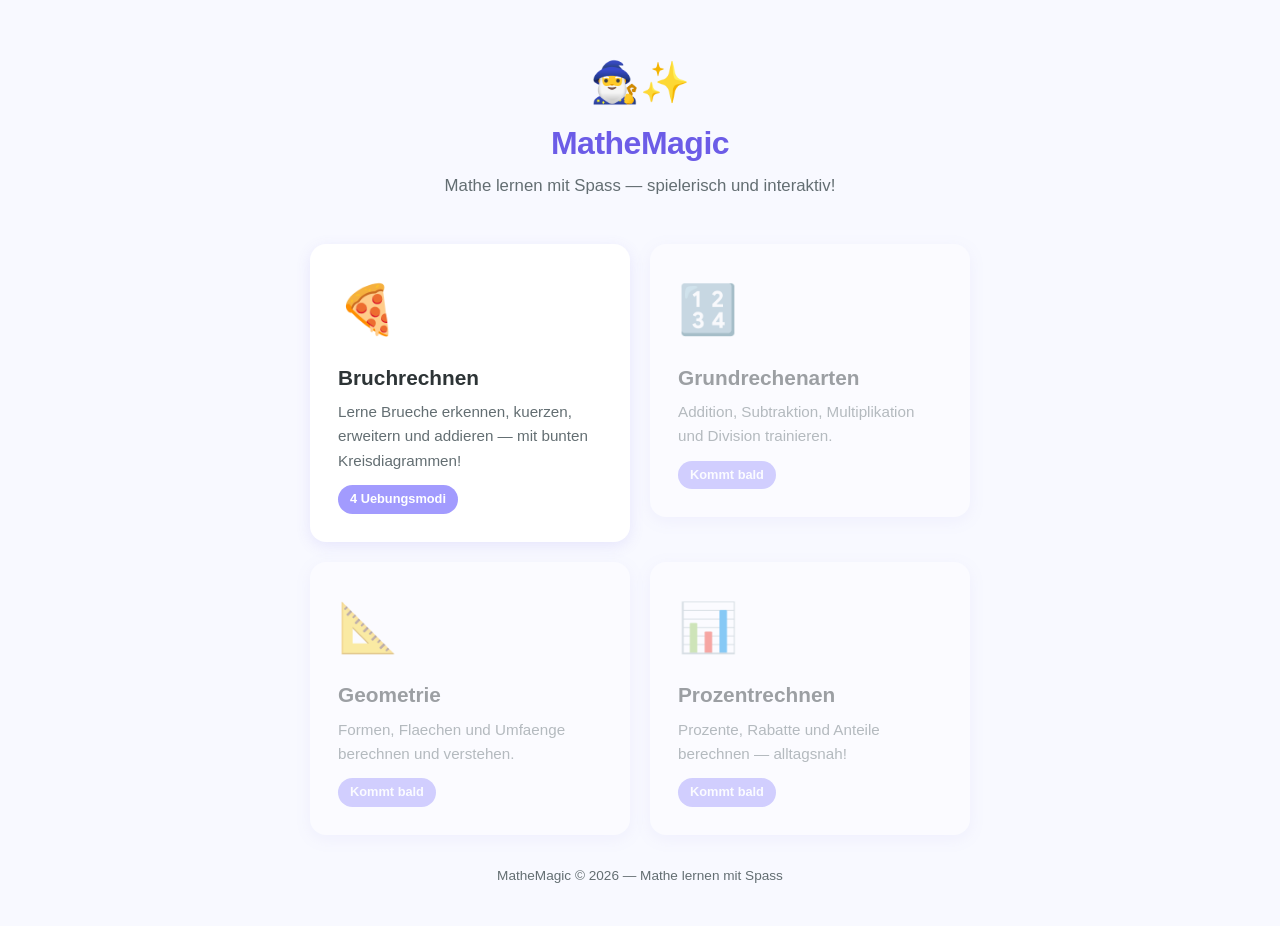
==== index.html @ aa041bd4 "Initial commit: MatheMagic — interaktive Bruch-Übungen für Kinder Startseite mit Themen-Hub + Bruchr" ====
<!DOCTYPE html>
<html lang="de">
<head>
    <meta charset="UTF-8">
    <meta name="viewport" content="width=device-width, initial-scale=1.0">
    <title>MatheMagic — Mathe lernen mit Spass</title>
    <link rel="icon" href="assets/favicon.svg" type="image/svg+xml">
    <link rel="stylesheet" href="css/style.css">
</head>
<body>
    <div class="container">
        <header class="header">
            <div class="header-logo">🧙‍♂️✨</div>
            <h1 class="header-title">MatheMagic</h1>
            <p class="header-subtitle">Mathe lernen mit Spass — spielerisch und interaktiv!</p>
        </header>

        <main>
            <div class="topics-grid">
                <a href="brueche.html" class="card-link">
                    <div class="card">
                        <div class="card-icon">🍕</div>
                        <h2 class="card-title">Bruchrechnen</h2>
                        <p class="card-desc">Lerne Brueche erkennen, kuerzen, erweitern und addieren — mit bunten Kreisdiagrammen!</p>
                        <span class="card-badge">4 Uebungsmodi</span>
                    </div>
                </a>

                <div class="card-link topic-card-disabled">
                    <div class="card">
                        <div class="card-icon">🔢</div>
                        <h2 class="card-title">Grundrechenarten</h2>
                        <p class="card-desc">Addition, Subtraktion, Multiplikation und Division trainieren.</p>
                        <span class="card-badge">Kommt bald</span>
                    </div>
                </div>

                <div class="card-link topic-card-disabled">
                    <div class="card">
                        <div class="card-icon">📐</div>
                        <h2 class="card-title">Geometrie</h2>
                        <p class="card-desc">Formen, Flaechen und Umfaenge berechnen und verstehen.</p>
                        <span class="card-badge">Kommt bald</span>
                    </div>
                </div>

                <div class="card-link topic-card-disabled">
                    <div class="card">
                        <div class="card-icon">📊</div>
                        <h2 class="card-title">Prozentrechnen</h2>
                        <p class="card-desc">Prozente, Rabatte und Anteile berechnen — alltagsnah!</p>
                        <span class="card-badge">Kommt bald</span>
                    </div>
                </div>
            </div>
        </main>

        <footer class="footer">
            MatheMagic &copy; 2026 — Mathe lernen mit Spass
        </footer>
    </div>
</body>
</html>
---- css/style.css ----
/* ========================================
   MatheMagic — Globale Styles
   ======================================== */

:root {
    --primary: #6C5CE7;
    --primary-light: #a29bfe;
    --primary-dark: #5541d9;
    --success: #00B894;
    --success-light: #55efc4;
    --error: #FF6B6B;
    --error-light: #ff9f9f;
    --star: #FDCB6E;
    --star-light: #ffeaa7;
    --bg: #f8f9ff;
    --surface: #ffffff;
    --text: #2d3436;
    --text-light: #636e72;
    --border: #dfe6e9;
    --radius: 16px;
    --radius-sm: 10px;
    --shadow: 0 4px 15px rgba(108, 92, 231, 0.12);
    --shadow-lg: 0 8px 30px rgba(108, 92, 231, 0.18);
}

* {
    margin: 0;
    padding: 0;
    box-sizing: border-box;
}

body {
    font-family: -apple-system, BlinkMacSystemFont, "Segoe UI", Roboto, Helvetica, Arial, sans-serif;
    background: var(--bg);
    color: var(--text);
    min-height: 100vh;
    line-height: 1.6;
}

/* ========================================
   Layout
   ======================================== */

.container {
    max-width: 700px;
    margin: 0 auto;
    padding: 20px;
}

/* ========================================
   Header / Nav
   ======================================== */

.header {
    text-align: center;
    padding: 30px 0 20px;
}

.header-logo {
    font-size: 2.5rem;
    margin-bottom: 4px;
}

.header-title {
    font-size: 2rem;
    font-weight: 800;
    color: var(--primary);
    letter-spacing: -0.5px;
}

.header-subtitle {
    color: var(--text-light);
    font-size: 1.05rem;
    margin-top: 4px;
}

.nav {
    display: flex;
    align-items: center;
    justify-content: space-between;
    padding: 16px 0;
    margin-bottom: 10px;
}

.nav-back {
    display: flex;
    align-items: center;
    gap: 6px;
    text-decoration: none;
    color: var(--primary);
    font-weight: 600;
    font-size: 0.95rem;
    transition: opacity 0.2s;
}

.nav-back:hover {
    opacity: 0.7;
}

.nav-title {
    font-size: 1.4rem;
    font-weight: 700;
    color: var(--primary);
}

.nav-score {
    display: flex;
    align-items: center;
    gap: 12px;
    font-weight: 600;
    font-size: 0.95rem;
}

.score-points {
    color: var(--primary);
}

.score-streak {
    color: var(--error);
}

.score-stars {
    color: var(--star);
}

/* ========================================
   Cards
   ======================================== */

.card {
    background: var(--surface);
    border-radius: var(--radius);
    padding: 28px;
    box-shadow: var(--shadow);
    transition: transform 0.2s, box-shadow 0.2s;
}

.card-link {
    text-decoration: none;
    color: inherit;
    display: block;
}

.card-link .card:hover {
    transform: translateY(-4px);
    box-shadow: var(--shadow-lg);
}

.card-icon {
    font-size: 3rem;
    margin-bottom: 12px;
}

.card-title {
    font-size: 1.3rem;
    font-weight: 700;
    margin-bottom: 6px;
    color: var(--text);
}

.card-desc {
    color: var(--text-light);
    font-size: 0.95rem;
}

.card-badge {
    display: inline-block;
    margin-top: 12px;
    padding: 4px 12px;
    background: var(--primary-light);
    color: white;
    border-radius: 20px;
    font-size: 0.8rem;
    font-weight: 600;
}

.topics-grid {
    display: grid;
    grid-template-columns: repeat(auto-fill, minmax(280px, 1fr));
    gap: 20px;
    margin-top: 24px;
}

.topic-card-disabled {
    opacity: 0.45;
    pointer-events: none;
}

/* ========================================
   Tabs
   ======================================== */

.tabs {
    display: flex;
    gap: 6px;
    margin-bottom: 20px;
    flex-wrap: wrap;
}

.tab {
    flex: 1;
    min-width: 0;
    padding: 10px 8px;
    border: 2px solid var(--border);
    border-radius: var(--radius-sm);
    background: var(--surface);
    color: var(--text-light);
    font-weight: 600;
    font-size: 0.85rem;
    cursor: pointer;
    transition: all 0.2s;
    text-align: center;
    white-space: nowrap;
    overflow: hidden;
    text-overflow: ellipsis;
}

.tab:hover {
    border-color: var(--primary-light);
    color: var(--primary);
}

.tab.active {
    background: var(--primary);
    color: white;
    border-color: var(--primary);
}

.tab:disabled {
    opacity: 0.4;
    cursor: not-allowed;
}

/* ========================================
   Schwierigkeitsgrad
   ======================================== */

.difficulty-bar {
    display: flex;
    align-items: center;
    gap: 10px;
    margin-bottom: 20px;
}

.difficulty-label {
    font-weight: 600;
    font-size: 0.9rem;
    color: var(--text-light);
    white-space: nowrap;
}

.difficulty-select {
    padding: 8px 14px;
    border: 2px solid var(--border);
    border-radius: var(--radius-sm);
    font-size: 0.9rem;
    font-weight: 600;
    color: var(--text);
    background: var(--surface);
    cursor: pointer;
    transition: border-color 0.2s;
}

.difficulty-select:focus {
    outline: none;
    border-color: var(--primary);
}

/* ========================================
   Aufgabenbereich
   ======================================== */

.task-area {
    text-align: center;
    padding: 20px 0;
}

.task-instruction {
    font-size: 1.05rem;
    color: var(--text-light);
    margin-bottom: 20px;
    min-height: 1.6em;
}

.svg-container {
    margin: 0 auto 24px;
    width: 180px;
    height: 180px;
}

.svg-container svg {
    width: 100%;
    height: 100%;
}

.task-fraction-display {
    display: flex;
    align-items: center;
    justify-content: center;
    gap: 16px;
    margin-bottom: 24px;
    flex-wrap: wrap;
}

/* ========================================
   Bruch-Darstellung
   ======================================== */

.fraction {
    display: inline-flex;
    flex-direction: column;
    align-items: center;
    gap: 2px;
    font-size: 1.8rem;
    font-weight: 700;
    color: var(--text);
}

.fraction-num,
.fraction-den {
    line-height: 1.2;
    min-width: 40px;
    text-align: center;
}

.fraction-line {
    width: 100%;
    min-width: 40px;
    height: 3px;
    background: var(--text);
    border-radius: 2px;
}

.fraction-operator {
    font-size: 1.8rem;
    font-weight: 700;
    color: var(--text-light);
    align-self: center;
}

.fraction-equals {
    font-size: 1.8rem;
    font-weight: 700;
    color: var(--primary);
    align-self: center;
}

/* ========================================
   Bruch-Eingabe
   ======================================== */

.fraction-input {
    display: inline-flex;
    flex-direction: column;
    align-items: center;
    gap: 2px;
}

.fraction-input input {
    width: 70px;
    padding: 8px;
    text-align: center;
    font-size: 1.5rem;
    font-weight: 700;
    border: 2px solid var(--border);
    border-radius: var(--radius-sm);
    color: var(--text);
    background: var(--surface);
    transition: border-color 0.2s, box-shadow 0.2s;
    -moz-appearance: textfield;
}

.fraction-input input::-webkit-outer-spin-button,
.fraction-input input::-webkit-inner-spin-button {
    -webkit-appearance: none;
    margin: 0;
}

.fraction-input input:focus {
    outline: none;
    border-color: var(--primary);
    box-shadow: 0 0 0 3px rgba(108, 92, 231, 0.15);
}

.fraction-input .fraction-line {
    background: var(--primary);
}

/* ========================================
   Buttons
   ======================================== */

.btn {
    display: inline-flex;
    align-items: center;
    justify-content: center;
    gap: 8px;
    padding: 14px 32px;
    border: none;
    border-radius: 50px;
    font-size: 1.05rem;
    font-weight: 700;
    cursor: pointer;
    transition: all 0.2s;
}

.btn-primary {
    background: var(--primary);
    color: white;
    box-shadow: 0 4px 12px rgba(108, 92, 231, 0.3);
}

.btn-primary:hover {
    background: var(--primary-dark);
    transform: translateY(-2px);
    box-shadow: 0 6px 20px rgba(108, 92, 231, 0.4);
}

.btn-primary:active {
    transform: translateY(0);
}

.btn-primary:disabled {
    opacity: 0.5;
    cursor: not-allowed;
    transform: none;
}

.btn-success {
    background: var(--success);
    color: white;
    box-shadow: 0 4px 12px rgba(0, 184, 148, 0.3);
}

.btn-success:hover {
    background: #00a383;
    transform: translateY(-2px);
}

.btn-block {
    width: 100%;
}

.actions {
    margin-top: 24px;
    display: flex;
    justify-content: center;
    gap: 12px;
}

/* ========================================
   Fortschrittsbalken
   ======================================== */

.progress-bar-container {
    margin: 24px 0 8px;
}

.progress-info {
    display: flex;
    justify-content: space-between;
    font-size: 0.85rem;
    color: var(--text-light);
    font-weight: 600;
    margin-bottom: 6px;
}

.progress-bar {
    width: 100%;
    height: 10px;
    background: var(--border);
    border-radius: 5px;
    overflow: hidden;
}

.progress-fill {
    height: 100%;
    background: linear-gradient(90deg, var(--primary), var(--primary-light));
    border-radius: 5px;
    transition: width 0.4s ease;
    width: 0%;
}

/* ========================================
   Feedback
   ======================================== */

.feedback {
    margin-top: 16px;
    padding: 14px 20px;
    border-radius: var(--radius-sm);
    font-weight: 600;
    font-size: 1rem;
    opacity: 0;
    transition: opacity 0.3s;
    min-height: 50px;
    display: flex;
    align-items: center;
    justify-content: center;
    gap: 8px;
}

.feedback.show {
    opacity: 1;
}

.feedback.correct {
    background: rgba(0, 184, 148, 0.12);
    color: var(--success);
    border: 2px solid var(--success);
}

.feedback.wrong {
    background: rgba(255, 107, 107, 0.12);
    color: var(--error);
    border: 2px solid var(--error);
}

/* ========================================
   Ergebnis-Overlay
   ======================================== */

.result-overlay {
    display: none;
    position: fixed;
    inset: 0;
    background: rgba(0, 0, 0, 0.5);
    z-index: 100;
    align-items: center;
    justify-content: center;
    padding: 20px;
    animation: fade-in 0.3s ease;
}

.result-overlay.show {
    display: flex;
}

.result-card {
    background: var(--surface);
    border-radius: var(--radius);
    padding: 36px;
    max-width: 420px;
    width: 100%;
    text-align: center;
    box-shadow: var(--shadow-lg);
    animation: scale-in 0.3s ease;
}

.result-emoji {
    font-size: 4rem;
    margin-bottom: 12px;
}

.result-title {
    font-size: 1.5rem;
    font-weight: 800;
    color: var(--primary);
    margin-bottom: 16px;
}

.result-stats {
    display: flex;
    justify-content: center;
    gap: 24px;
    margin-bottom: 20px;
}

.result-stat {
    text-align: center;
}

.result-stat-value {
    font-size: 2rem;
    font-weight: 800;
    color: var(--primary);
}

.result-stat-label {
    font-size: 0.8rem;
    color: var(--text-light);
    font-weight: 600;
}

.result-stars {
    font-size: 2rem;
    margin-bottom: 20px;
    letter-spacing: 4px;
}

.result-message {
    color: var(--text-light);
    font-size: 0.95rem;
    margin-bottom: 24px;
}

/* ========================================
   Animationen
   ======================================== */

@keyframes fade-in {
    from { opacity: 0; }
    to { opacity: 1; }
}

@keyframes scale-in {
    from { opacity: 0; transform: scale(0.9); }
    to { opacity: 1; transform: scale(1); }
}

@keyframes shake {
    0%, 100% { transform: translateX(0); }
    20% { transform: translateX(-8px); }
    40% { transform: translateX(8px); }
    60% { transform: translateX(-6px); }
    80% { transform: translateX(6px); }
}

.shake {
    animation: shake 0.4s ease;
}

@keyframes glow-green {
    0% { box-shadow: 0 0 0 0 rgba(0, 184, 148, 0.4); }
    50% { box-shadow: 0 0 0 12px rgba(0, 184, 148, 0); }
    100% { box-shadow: 0 0 0 0 rgba(0, 184, 148, 0); }
}

.glow-success {
    animation: glow-green 0.6s ease;
}

@keyframes confetti-fall {
    0% {
        opacity: 1;
        transform: translateY(0) translateX(0) rotate(0deg) scale(1);
    }
    100% {
        opacity: 0;
        transform: translateY(400px) translateX(var(--drift, 0px)) rotate(720deg) scale(0.3);
    }
}

.confetti-particle {
    position: fixed;
    width: 10px;
    height: 10px;
    border-radius: 2px;
    z-index: 200;
    pointer-events: none;
    animation: confetti-fall 1.5s ease-out forwards;
}

/* ========================================
   Footer
   ======================================== */

.footer {
    text-align: center;
    padding: 30px 0 20px;
    color: var(--text-light);
    font-size: 0.85rem;
}

/* ========================================
   Responsive
   ======================================== */

@media (max-width: 500px) {
    .container {
        padding: 14px;
    }

    .header-title {
        font-size: 1.6rem;
    }

    .nav-title {
        font-size: 1.1rem;
    }

    .tab {
        font-size: 0.78rem;
        padding: 8px 6px;
    }

    .fraction {
        font-size: 1.4rem;
    }

    .fraction-input input {
        width: 55px;
        font-size: 1.2rem;
    }

    .svg-container {
        width: 140px;
        height: 140px;
    }

    .result-stats {
        gap: 16px;
    }

    .result-stat-value {
        font-size: 1.5rem;
    }
}
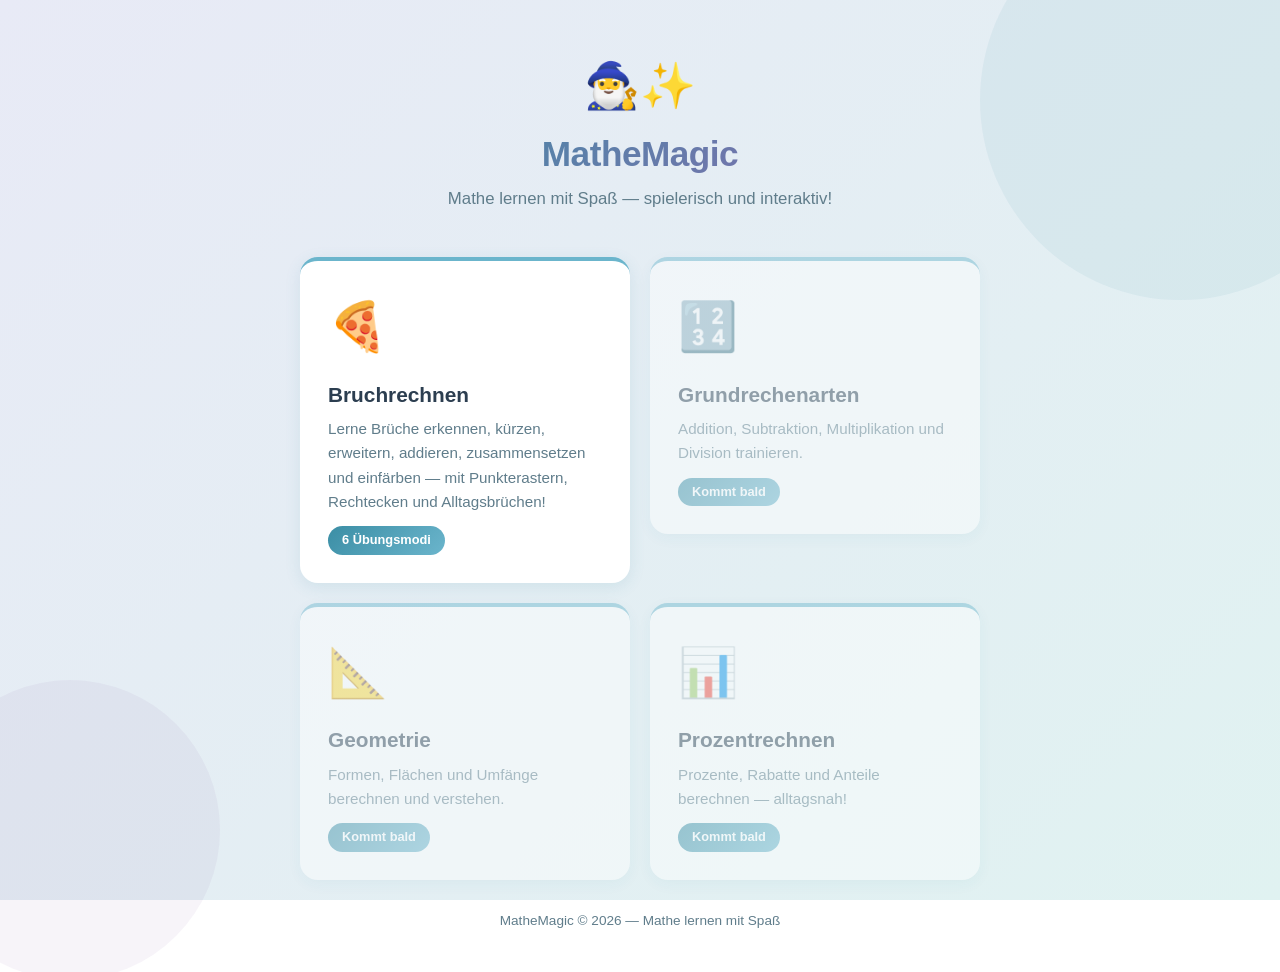
==== commit cecfdc8c: "Add exam-relevant exercise types: dot grids, rectangles, X-von-Y, paint mode - Erkennen: 3 visual ty" ====
--- a/index.html
+++ b/index.html
@@ -12,7 +12,7 @@
         <header class="header">
             <div class="header-logo">🧙‍♂️✨</div>
             <h1 class="header-title">MatheMagic</h1>
-            <p class="header-subtitle">Mathe lernen mit Spass — spielerisch und interaktiv!</p>
+            <p class="header-subtitle">Mathe lernen mit Spaß — spielerisch und interaktiv!</p>
         </header>
 
         <main>
@@ -21,8 +21,8 @@
                     <div class="card">
                         <div class="card-icon">🍕</div>
                         <h2 class="card-title">Bruchrechnen</h2>
-                        <p class="card-desc">Lerne Brueche erkennen, kuerzen, erweitern und addieren — mit bunten Kreisdiagrammen!</p>
-                        <span class="card-badge">4 Uebungsmodi</span>
+                        <p class="card-desc">Lerne Brüche erkennen, kürzen, erweitern, addieren, zusammensetzen und einfärben — mit Punkterastern, Rechtecken und Alltagsbrüchen!</p>
+                        <span class="card-badge">6 Übungsmodi</span>
                     </div>
                 </a>
 
@@ -39,7 +39,7 @@
                     <div class="card">
                         <div class="card-icon">📐</div>
                         <h2 class="card-title">Geometrie</h2>
-                        <p class="card-desc">Formen, Flaechen und Umfaenge berechnen und verstehen.</p>
+                        <p class="card-desc">Formen, Flächen und Umfänge berechnen und verstehen.</p>
                         <span class="card-badge">Kommt bald</span>
                     </div>
                 </div>
@@ -56,7 +56,7 @@
         </main>
 
         <footer class="footer">
-            MatheMagic &copy; 2026 — Mathe lernen mit Spass
+            MatheMagic &copy; 2026 — Mathe lernen mit Spaß
         </footer>
     </div>
 </body>
--- a/css/style.css
+++ b/css/style.css
@@ -1,26 +1,33 @@
 /* ========================================
-   MatheMagic — Globale Styles
+   MatheMagic — Kinderfreundliches Design
    ======================================== */
 
 :root {
-    --primary: #6C5CE7;
-    --primary-light: #a29bfe;
-    --primary-dark: #5541d9;
-    --success: #00B894;
-    --success-light: #55efc4;
-    --error: #FF6B6B;
-    --error-light: #ff9f9f;
-    --star: #FDCB6E;
-    --star-light: #ffeaa7;
-    --bg: #f8f9ff;
+    --primary: #3B8EA5;
+    --primary-light: #6BB5CC;
+    --primary-dark: #2A7189;
+    --secondary: #8B6AAF;
+    --secondary-light: #B89DD4;
+    --success: #4CAF82;
+    --success-light: #7DD4A8;
+    --success-bg: rgba(76, 175, 130, 0.12);
+    --error: #E07A6A;
+    --error-light: #F0A89E;
+    --error-bg: rgba(224, 122, 106, 0.12);
+    --star: #F0B429;
+    --star-light: #FFD66B;
+    --bg-start: #E8EAF6;
+    --bg-end: #E0F2F1;
     --surface: #ffffff;
-    --text: #2d3436;
-    --text-light: #636e72;
-    --border: #dfe6e9;
-    --radius: 16px;
-    --radius-sm: 10px;
-    --shadow: 0 4px 15px rgba(108, 92, 231, 0.12);
-    --shadow-lg: 0 8px 30px rgba(108, 92, 231, 0.18);
+    --surface-warm: #FAFBFF;
+    --text: #2C3E50;
+    --text-light: #607D8B;
+    --border: #D5DDE5;
+    --radius: 18px;
+    --radius-sm: 12px;
+    --shadow: 0 4px 16px rgba(59, 142, 165, 0.12);
+    --shadow-lg: 0 8px 32px rgba(59, 142, 165, 0.18);
+    --shadow-color: 0 4px 16px rgba(139, 106, 175, 0.15);
 }
 
 * {
@@ -31,10 +38,47 @@
 
 body {
     font-family: -apple-system, BlinkMacSystemFont, "Segoe UI", Roboto, Helvetica, Arial, sans-serif;
-    background: var(--bg);
+    background: linear-gradient(135deg, var(--bg-start) 0%, var(--bg-end) 100%);
+    background-attachment: fixed;
     color: var(--text);
     min-height: 100vh;
     line-height: 1.6;
+    position: relative;
+    overflow-x: hidden;
+}
+
+/* Dekorative Hintergrund-Elemente */
+body::before,
+body::after {
+    content: '';
+    position: fixed;
+    border-radius: 50%;
+    opacity: 0.07;
+    pointer-events: none;
+    z-index: 0;
+}
+
+body::before {
+    width: 400px;
+    height: 400px;
+    background: var(--primary);
+    top: -100px;
+    right: -100px;
+    animation: float-slow 20s ease-in-out infinite;
+}
+
+body::after {
+    width: 300px;
+    height: 300px;
+    background: var(--secondary);
+    bottom: -80px;
+    left: -80px;
+    animation: float-slow 25s ease-in-out infinite reverse;
+}
+
+@keyframes float-slow {
+    0%, 100% { transform: translate(0, 0) scale(1); }
+    50% { transform: translate(30px, 20px) scale(1.05); }
 }
 
 /* ========================================
@@ -42,9 +86,11 @@
    ======================================== */
 
 .container {
-    max-width: 700px;
+    max-width: 720px;
     margin: 0 auto;
     padding: 20px;
+    position: relative;
+    z-index: 1;
 }
 
 /* ========================================
@@ -57,14 +103,18 @@
 }
 
 .header-logo {
-    font-size: 2.5rem;
+    font-size: 2.8rem;
     margin-bottom: 4px;
+    animation: bounce-in 0.6s ease;
 }
 
 .header-title {
-    font-size: 2rem;
+    font-size: 2.2rem;
     font-weight: 800;
-    color: var(--primary);
+    background: linear-gradient(135deg, var(--primary), var(--secondary));
+    -webkit-background-clip: text;
+    -webkit-text-fill-color: transparent;
+    background-clip: text;
     letter-spacing: -0.5px;
 }
 
@@ -78,8 +128,11 @@
     display: flex;
     align-items: center;
     justify-content: space-between;
-    padding: 16px 0;
-    margin-bottom: 10px;
+    padding: 14px 18px;
+    margin-bottom: 14px;
+    background: var(--surface);
+    border-radius: var(--radius);
+    box-shadow: var(--shadow);
 }
 
 .nav-back {
@@ -98,29 +151,37 @@
 }
 
 .nav-title {
-    font-size: 1.4rem;
-    font-weight: 700;
-    color: var(--primary);
+    font-size: 1.3rem;
+    font-weight: 700;
+    color: var(--primary-dark);
 }
 
 .nav-score {
     display: flex;
     align-items: center;
-    gap: 12px;
-    font-weight: 600;
-    font-size: 0.95rem;
+    gap: 10px;
+    font-weight: 700;
+    font-size: 0.9rem;
 }
 
 .score-points {
-    color: var(--primary);
+    background: linear-gradient(135deg, var(--primary), var(--primary-light));
+    color: white;
+    padding: 4px 12px;
+    border-radius: 20px;
+    font-size: 0.82rem;
 }
 
 .score-streak {
     color: var(--error);
+    font-size: 0.95rem;
+    min-width: 40px;
+    text-align: center;
 }
 
 .score-stars {
     color: var(--star);
+    font-size: 0.95rem;
 }
 
 /* ========================================
@@ -132,6 +193,8 @@
     border-radius: var(--radius);
     padding: 28px;
     box-shadow: var(--shadow);
+    border-top: 4px solid;
+    border-image: linear-gradient(90deg, var(--primary), var(--secondary)) 1;
     transition: transform 0.2s, box-shadow 0.2s;
 }
 
@@ -141,6 +204,29 @@
     display: block;
 }
 
+.card-link .card {
+    border-image: none;
+    border-top: 4px solid var(--primary-light);
+    position: relative;
+    overflow: hidden;
+}
+
+.card-link .card::after {
+    content: '';
+    position: absolute;
+    top: 0;
+    left: 0;
+    right: 0;
+    height: 4px;
+    background: linear-gradient(90deg, var(--primary), var(--secondary));
+    transform: scaleX(0);
+    transition: transform 0.3s ease;
+}
+
+.card-link .card:hover::after {
+    transform: scaleX(1);
+}
+
 .card-link .card:hover {
     transform: translateY(-4px);
     box-shadow: var(--shadow-lg);
@@ -166,8 +252,8 @@
 .card-badge {
     display: inline-block;
     margin-top: 12px;
-    padding: 4px 12px;
-    background: var(--primary-light);
+    padding: 4px 14px;
+    background: linear-gradient(135deg, var(--primary), var(--primary-light));
     color: white;
     border-radius: 20px;
     font-size: 0.8rem;
@@ -193,41 +279,46 @@
 .tabs {
     display: flex;
     gap: 6px;
-    margin-bottom: 20px;
+    margin-bottom: 16px;
     flex-wrap: wrap;
+    background: var(--surface);
+    padding: 6px;
+    border-radius: var(--radius);
+    box-shadow: var(--shadow);
 }
 
 .tab {
     flex: 1;
     min-width: 0;
     padding: 10px 8px;
-    border: 2px solid var(--border);
+    border: none;
     border-radius: var(--radius-sm);
-    background: var(--surface);
+    background: transparent;
     color: var(--text-light);
     font-weight: 600;
-    font-size: 0.85rem;
+    font-size: 0.82rem;
     cursor: pointer;
-    transition: all 0.2s;
+    transition: all 0.25s ease;
     text-align: center;
     white-space: nowrap;
     overflow: hidden;
     text-overflow: ellipsis;
+    position: relative;
 }
 
 .tab:hover {
-    border-color: var(--primary-light);
+    background: rgba(59, 142, 165, 0.08);
     color: var(--primary);
 }
 
 .tab.active {
-    background: var(--primary);
+    background: linear-gradient(135deg, var(--primary), var(--primary-dark));
     color: white;
-    border-color: var(--primary);
+    box-shadow: 0 2px 8px rgba(59, 142, 165, 0.3);
 }
 
 .tab:disabled {
-    opacity: 0.4;
+    opacity: 0.35;
     cursor: not-allowed;
 }
 
@@ -239,7 +330,7 @@
     display: flex;
     align-items: center;
     gap: 10px;
-    margin-bottom: 20px;
+    margin-bottom: 16px;
 }
 
 .difficulty-label {
@@ -272,25 +363,34 @@
 
 .task-area {
     text-align: center;
-    padding: 20px 0;
+    padding: 16px 0;
 }
 
 .task-instruction {
-    font-size: 1.05rem;
-    color: var(--text-light);
+    font-size: 1.1rem;
+    color: var(--text);
+    font-weight: 600;
     margin-bottom: 20px;
     min-height: 1.6em;
+    padding: 10px 16px;
+    background: linear-gradient(135deg, rgba(59, 142, 165, 0.06), rgba(139, 106, 175, 0.06));
+    border-radius: var(--radius-sm);
+    border-left: 4px solid var(--primary);
 }
 
 .svg-container {
     margin: 0 auto 24px;
-    width: 180px;
-    height: 180px;
+    max-width: 300px;
+    animation: fade-in 0.4s ease;
+    display: flex;
+    justify-content: center;
 }
 
 .svg-container svg {
     width: 100%;
-    height: 100%;
+    height: auto;
+    max-height: 220px;
+    filter: drop-shadow(0 3px 8px rgba(0,0,0,0.1));
 }
 
 .task-fraction-display {
@@ -300,6 +400,7 @@
     gap: 16px;
     margin-bottom: 24px;
     flex-wrap: wrap;
+    animation: fade-in 0.3s ease;
 }
 
 /* ========================================
@@ -314,6 +415,10 @@
     font-size: 1.8rem;
     font-weight: 700;
     color: var(--text);
+    padding: 6px 10px;
+    background: var(--surface-warm);
+    border-radius: var(--radius-sm);
+    border: 2px solid var(--border);
 }
 
 .fraction-num,
@@ -327,7 +432,7 @@
     width: 100%;
     min-width: 40px;
     height: 3px;
-    background: var(--text);
+    background: var(--primary);
     border-radius: 2px;
 }
 
@@ -341,7 +446,7 @@
 .fraction-equals {
     font-size: 1.8rem;
     font-weight: 700;
-    color: var(--primary);
+    color: var(--secondary);
     align-self: center;
 }
 
@@ -357,16 +462,16 @@
 }
 
 .fraction-input input {
-    width: 70px;
-    padding: 8px;
+    width: 72px;
+    padding: 10px;
     text-align: center;
     font-size: 1.5rem;
     font-weight: 700;
     border: 2px solid var(--border);
     border-radius: var(--radius-sm);
     color: var(--text);
-    background: var(--surface);
-    transition: border-color 0.2s, box-shadow 0.2s;
+    background: var(--surface-warm);
+    transition: all 0.25s ease;
     -moz-appearance: textfield;
 }
 
@@ -379,11 +484,175 @@
 .fraction-input input:focus {
     outline: none;
     border-color: var(--primary);
-    box-shadow: 0 0 0 3px rgba(108, 92, 231, 0.15);
+    box-shadow: 0 0 0 4px rgba(59, 142, 165, 0.15);
+    background: white;
 }
 
 .fraction-input .fraction-line {
-    background: var(--primary);
+    background: var(--secondary);
+    height: 4px;
+}
+
+/* ========================================
+   Schrittweises Kürzen
+   ======================================== */
+
+.simplify-area {
+    animation: fade-in 0.3s ease;
+}
+
+.simplify-chain {
+    display: flex;
+    align-items: center;
+    justify-content: center;
+    gap: 6px;
+    flex-wrap: wrap;
+    margin-bottom: 20px;
+    padding: 14px;
+    background: var(--surface-warm);
+    border-radius: var(--radius-sm);
+    border: 2px solid var(--border);
+    min-height: 72px;
+}
+
+.simplify-step {
+    display: inline-flex;
+    flex-direction: column;
+    align-items: center;
+    gap: 1px;
+    font-size: 1.3rem;
+    font-weight: 700;
+    padding: 6px 10px;
+    border-radius: 8px;
+    background: white;
+    border: 2px solid var(--border);
+    transition: all 0.3s ease;
+}
+
+.simplify-step .s-line {
+    width: 100%;
+    height: 2px;
+    background: var(--text);
+    border-radius: 1px;
+}
+
+.simplify-step.current {
+    border-color: var(--primary);
+    background: rgba(59, 142, 165, 0.06);
+    box-shadow: 0 2px 8px rgba(59, 142, 165, 0.15);
+    animation: pop-in 0.3s ease;
+}
+
+.simplify-step.done {
+    opacity: 0.55;
+    border-color: var(--success-light);
+    font-size: 1.1rem;
+    padding: 4px 8px;
+}
+
+.simplify-step.final {
+    border-color: var(--success);
+    background: var(--success-bg);
+    color: var(--success);
+    animation: pop-in 0.3s ease;
+}
+
+.simplify-arrow {
+    display: flex;
+    flex-direction: column;
+    align-items: center;
+    line-height: 1;
+}
+
+.simplify-arrow-div {
+    font-size: 0.7rem;
+    font-weight: 700;
+    color: var(--secondary);
+}
+
+.simplify-arrow-sym {
+    font-size: 1rem;
+    color: var(--text-light);
+}
+
+.divisor-area {
+    display: flex;
+    align-items: center;
+    justify-content: center;
+    gap: 12px;
+    margin-bottom: 10px;
+}
+
+.divisor-prompt {
+    font-weight: 600;
+    color: var(--text);
+    font-size: 0.95rem;
+}
+
+.divisor-input {
+    width: 64px;
+    padding: 10px;
+    text-align: center;
+    font-size: 1.4rem;
+    font-weight: 700;
+    border: 3px solid var(--secondary);
+    border-radius: var(--radius-sm);
+    color: var(--text);
+    background: white;
+    transition: all 0.2s;
+    -moz-appearance: textfield;
+}
+
+.divisor-input::-webkit-outer-spin-button,
+.divisor-input::-webkit-inner-spin-button {
+    -webkit-appearance: none;
+    margin: 0;
+}
+
+.divisor-input:focus {
+    outline: none;
+    box-shadow: 0 0 0 4px rgba(139, 106, 175, 0.18);
+}
+
+.simplify-complete-msg {
+    font-size: 1.05rem;
+    font-weight: 700;
+    color: var(--success);
+    padding: 8px 16px;
+    background: var(--success-bg);
+    border-radius: var(--radius-sm);
+    animation: pop-in 0.3s ease;
+}
+
+.simplify-error-msg {
+    font-size: 0.88rem;
+    font-weight: 600;
+    color: var(--error);
+    min-height: 1.3em;
+    margin-top: 6px;
+    transition: opacity 0.3s;
+}
+
+.step-label {
+    font-size: 0.78rem;
+    font-weight: 700;
+    color: var(--primary);
+    text-transform: uppercase;
+    letter-spacing: 0.5px;
+    margin-bottom: 6px;
+}
+
+/* Kontext-Text (X von Y sind grau, Massstab) */
+.task-context-text {
+    font-size: 1.1rem;
+    font-weight: 700;
+    color: var(--secondary);
+    margin-bottom: 14px;
+    padding: 10px 16px;
+    background: rgba(139, 106, 175, 0.08);
+    border-radius: var(--radius-sm);
+    border-left: 4px solid var(--secondary);
+    text-align: center;
 }
 
 /* ========================================
@@ -401,19 +670,20 @@
     font-size: 1.05rem;
     font-weight: 700;
     cursor: pointer;
-    transition: all 0.2s;
+    transition: all 0.25s ease;
+    position: relative;
+    overflow: hidden;
 }
 
 .btn-primary {
-    background: var(--primary);
+    background: linear-gradient(135deg, var(--primary), var(--primary-dark));
     color: white;
-    box-shadow: 0 4px 12px rgba(108, 92, 231, 0.3);
+    box-shadow: 0 4px 14px rgba(59, 142, 165, 0.35);
 }
 
 .btn-primary:hover {
-    background: var(--primary-dark);
     transform: translateY(-2px);
-    box-shadow: 0 6px 20px rgba(108, 92, 231, 0.4);
+    box-shadow: 0 6px 20px rgba(59, 142, 165, 0.45);
 }
 
 .btn-primary:active {
@@ -427,14 +697,48 @@
 }
 
 .btn-success {
-    background: var(--success);
+    background: linear-gradient(135deg, var(--success), #3d9a6e);
     color: white;
-    box-shadow: 0 4px 12px rgba(0, 184, 148, 0.3);
+    box-shadow: 0 4px 14px rgba(76, 175, 130, 0.35);
 }
 
 .btn-success:hover {
-    background: #00a383;
     transform: translateY(-2px);
+    box-shadow: 0 6px 20px rgba(76, 175, 130, 0.45);
+}
+
+.btn-small {
+    padding: 8px 18px;
+    font-size: 0.85rem;
+}
+
+.btn-outline {
+    background: var(--surface);
+    color: var(--text-light);
+    border: 2px solid var(--border);
+    box-shadow: none;
+}
+
+.btn-outline:hover {
+    border-color: var(--primary-light);
+    color: var(--primary);
+    background: rgba(59, 142, 165, 0.05);
+    transform: translateY(-1px);
+}
+
+.btn-reset {
+    background: var(--surface);
+    color: var(--text-light);
+    border: 2px solid var(--border);
+    box-shadow: none;
+    font-size: 0.85rem;
+    padding: 8px 18px;
+}
+
+.btn-reset:hover {
+    border-color: var(--error-light);
+    color: var(--error);
+    background: var(--error-bg);
 }
 
 .btn-block {
@@ -446,6 +750,291 @@
     display: flex;
     justify-content: center;
     gap: 12px;
+    flex-wrap: wrap;
+}
+
+.support-buttons {
+    display: flex;
+    justify-content: center;
+    gap: 10px;
+    margin-top: 12px;
+}
+
+/* ========================================
+   Stütze / Hint Box
+   ======================================== */
+
+.hint-box {
+    margin-top: 12px;
+    padding: 14px 18px;
+    background: linear-gradient(135deg, rgba(240, 180, 41, 0.1), rgba(255, 214, 107, 0.1));
+    border: 2px solid var(--star);
+    border-radius: var(--radius-sm);
+    color: #7a5f12;
+    font-weight: 600;
+    font-size: 0.92rem;
+    display: none;
+    animation: slide-down 0.3s ease;
+}
+
+.hint-box.show {
+    display: block;
+}
+
+@keyframes slide-down {
+    from { opacity: 0; transform: translateY(-8px); }
+    to { opacity: 1; transform: translateY(0); }
+}
+
+/* ========================================
+   Ghost-Lösung
+   ======================================== */
+
+.ghost-answer {
+    opacity: 0.35;
+    pointer-events: none;
+    transition: opacity 1.5s ease;
+    color: var(--secondary) !important;
+}
+
+.ghost-answer.fade-out {
+    opacity: 0;
+}
+
+/* ========================================
+   Build-Modus (Zusammensetzen)
+   ======================================== */
+
+.build-area {
+    display: none;
+}
+
+.build-area.active {
+    display: block;
+    animation: fade-in 0.3s ease;
+}
+
+.build-layout {
+    display: flex;
+    flex-direction: column;
+    align-items: center;
+    gap: 18px;
+}
+
+.drop-zone {
+    position: relative;
+    width: 200px;
+    height: 200px;
+    border-radius: 50%;
+    border: 3px dashed var(--primary-light);
+    background: var(--surface-warm);
+    transition: all 0.25s ease;
+    cursor: default;
+}
+
+.drop-zone.drag-over {
+    border-color: var(--primary);
+    background: rgba(59, 142, 165, 0.08);
+    border-style: solid;
+    transform: scale(1.03);
+    box-shadow: 0 0 20px rgba(59, 142, 165, 0.2);
+}
+
+.drop-zone svg {
+    width: 100%;
+    height: 100%;
+    filter: drop-shadow(0 2px 6px rgba(0,0,0,0.08));
+}
+
+.drop-zone-label {
+    position: absolute;
+    inset: 0;
+    display: flex;
+    align-items: center;
+    justify-content: center;
+    color: var(--text-light);
+    font-size: 0.82rem;
+    font-weight: 600;
+    text-align: center;
+    padding: 30px;
+    pointer-events: none;
+}
+
+.drop-zone-label.hidden {
+    display: none;
+}
+
+.ghost-circle {
+    position: absolute;
+    inset: 0;
+    opacity: 0;
+    transition: opacity 0.5s ease;
+    pointer-events: none;
+    border-radius: 50%;
+    overflow: hidden;
+}
+
+.ghost-circle.show {
+    opacity: 0.3;
+}
+
+.build-added {
+    display: flex;
+    flex-wrap: wrap;
+    justify-content: center;
+    gap: 8px;
+    min-height: 36px;
+}
+
+.piece-chip {
+    display: inline-flex;
+    align-items: center;
+    gap: 6px;
+    padding: 6px 12px;
+    background: rgba(59, 142, 165, 0.08);
+    border: 2px solid var(--primary-light);
+    border-radius: 20px;
+    font-weight: 700;
+    font-size: 0.88rem;
+    color: var(--primary-dark);
+    animation: pop-in 0.25s ease;
+}
+
+.piece-chip-remove {
+    background: none;
+    border: none;
+    color: var(--error);
+    font-size: 1.1rem;
+    cursor: pointer;
+    padding: 0 2px;
+    line-height: 1;
+    font-weight: 700;
+    transition: transform 0.2s;
+}
+
+.piece-chip-remove:hover {
+    transform: scale(1.3);
+}
+
+.pieces-palette {
+    display: grid;
+    grid-template-columns: repeat(4, 1fr);
+    gap: 10px;
+    width: 100%;
+    max-width: 400px;
+}
+
+.piece-tile {
+    display: flex;
+    flex-direction: column;
+    align-items: center;
+    gap: 4px;
+    padding: 10px 6px;
+    background: var(--surface);
+    border: 2px solid var(--border);
+    border-radius: var(--radius-sm);
+    cursor: grab;
+    transition: all 0.2s ease;
+    user-select: none;
+    -webkit-user-select: none;
+}
+
+.piece-tile:hover {
+    border-color: var(--primary);
+    transform: translateY(-3px);
+    box-shadow: var(--shadow);
+}
+
+.piece-tile:active {
+    cursor: grabbing;
+    transform: scale(0.95);
+}
+
+.piece-tile.dragging {
+    opacity: 0.5;
+}
+
+.piece-tile-svg {
+    width: 44px;
+    height: 44px;
+}
+
+.piece-tile-label {
+    font-weight: 700;
+    font-size: 0.85rem;
+    color: var(--text);
+}
+
+.build-sum {
+    font-size: 1rem;
+    font-weight: 600;
+    color: var(--text-light);
+    min-height: 1.4em;
+    padding: 4px 14px;
+    border-radius: 20px;
+}
+
+.build-sum strong {
+    color: var(--primary);
+}
+
+.build-answer {
+    display: flex;
+    align-items: center;
+    justify-content: center;
+    gap: 12px;
+    margin-top: 4px;
+}
+
+.build-answer-label {
+    font-weight: 600;
+    font-size: 1rem;
+    color: var(--text-light);
+}
+
+/* ========================================
+   Einfärben-Modus (Paint)
+   ======================================== */
+
+.paint-area {
+    display: none;
+}
+
+.paint-area.active {
+    display: block;
+    animation: fade-in 0.3s ease;
+}
+
+.paint-layout {
+    display: flex;
+    flex-direction: column;
+    align-items: center;
+    gap: 14px;
+}
+
+.paint-grid-container {
+    max-width: 340px;
+    width: 100%;
+    border-radius: var(--radius-sm);
+    padding: 12px;
+    background: var(--surface-warm);
+    border: 2px solid var(--border);
+}
+
+.paint-grid-container svg {
+    width: 100%;
+    height: auto;
+}
+
+.paint-counter {
+    font-size: 0.95rem;
+    font-weight: 700;
+    color: var(--text-light);
+    padding: 6px 18px;
+    background: var(--surface-warm);
+    border-radius: 20px;
+    border: 2px solid var(--border);
+    transition: all 0.3s;
 }
 
 /* ========================================
@@ -467,18 +1056,25 @@
 
 .progress-bar {
     width: 100%;
-    height: 10px;
+    height: 12px;
     background: var(--border);
-    border-radius: 5px;
+    border-radius: 6px;
     overflow: hidden;
 }
 
 .progress-fill {
     height: 100%;
-    background: linear-gradient(90deg, var(--primary), var(--primary-light));
-    border-radius: 5px;
-    transition: width 0.4s ease;
+    background: linear-gradient(90deg, var(--primary), var(--secondary), var(--primary-light));
+    background-size: 200% 100%;
+    border-radius: 6px;
+    transition: width 0.5s ease;
     width: 0%;
+    animation: shimmer 3s ease-in-out infinite;
+}
+
+@keyframes shimmer {
+    0%, 100% { background-position: 0% 50%; }
+    50% { background-position: 100% 50%; }
 }
 
 /* ========================================
@@ -487,13 +1083,13 @@
 
 .feedback {
     margin-top: 16px;
-    padding: 14px 20px;
+    padding: 16px 20px;
     border-radius: var(--radius-sm);
-    font-weight: 600;
-    font-size: 1rem;
+    font-weight: 700;
+    font-size: 1.05rem;
     opacity: 0;
     transition: opacity 0.3s;
-    min-height: 50px;
+    min-height: 54px;
     display: flex;
     align-items: center;
     justify-content: center;
@@ -502,16 +1098,17 @@
 
 .feedback.show {
     opacity: 1;
+    animation: slide-down 0.3s ease;
 }
 
 .feedback.correct {
-    background: rgba(0, 184, 148, 0.12);
+    background: var(--success-bg);
     color: var(--success);
     border: 2px solid var(--success);
 }
 
 .feedback.wrong {
-    background: rgba(255, 107, 107, 0.12);
+    background: var(--error-bg);
     color: var(--error);
     border: 2px solid var(--error);
 }
@@ -524,38 +1121,45 @@
     display: none;
     position: fixed;
     inset: 0;
-    background: rgba(0, 0, 0, 0.5);
+    background: rgba(44, 62, 80, 0.6);
+    backdrop-filter: blur(4px);
     z-index: 100;
     align-items: center;
     justify-content: center;
     padding: 20px;
+}
+
+.result-overlay.show {
+    display: flex;
     animation: fade-in 0.3s ease;
-}
-
-.result-overlay.show {
-    display: flex;
 }
 
 .result-card {
     background: var(--surface);
-    border-radius: var(--radius);
-    padding: 36px;
+    border-radius: 24px;
+    padding: 40px 36px;
     max-width: 420px;
     width: 100%;
     text-align: center;
     box-shadow: var(--shadow-lg);
-    animation: scale-in 0.3s ease;
+    animation: scale-in 0.4s ease;
+    border-top: 5px solid;
+    border-image: linear-gradient(90deg, var(--star), var(--primary), var(--secondary)) 1;
 }
 
 .result-emoji {
     font-size: 4rem;
     margin-bottom: 12px;
+    animation: bounce-in 0.6s ease 0.2s both;
 }
 
 .result-title {
-    font-size: 1.5rem;
+    font-size: 1.6rem;
     font-weight: 800;
-    color: var(--primary);
+    background: linear-gradient(135deg, var(--primary), var(--secondary));
+    -webkit-background-clip: text;
+    -webkit-text-fill-color: transparent;
+    background-clip: text;
     margin-bottom: 16px;
 }
 
@@ -568,16 +1172,21 @@
 
 .result-stat {
     text-align: center;
+    padding: 12px 16px;
+    background: var(--surface-warm);
+    border-radius: var(--radius-sm);
+    border: 2px solid var(--border);
+    min-width: 80px;
 }
 
 .result-stat-value {
-    font-size: 2rem;
+    font-size: 1.8rem;
     font-weight: 800;
     color: var(--primary);
 }
 
 .result-stat-label {
-    font-size: 0.8rem;
+    font-size: 0.78rem;
     color: var(--text-light);
     font-weight: 600;
 }
@@ -604,8 +1213,15 @@
 }
 
 @keyframes scale-in {
-    from { opacity: 0; transform: scale(0.9); }
+    from { opacity: 0; transform: scale(0.88); }
     to { opacity: 1; transform: scale(1); }
+}
+
+@keyframes bounce-in {
+    0% { transform: scale(0); }
+    50% { transform: scale(1.15); }
+    70% { transform: scale(0.95); }
+    100% { transform: scale(1); }
 }
 
 @keyframes shake {
@@ -621,13 +1237,23 @@
 }
 
 @keyframes glow-green {
-    0% { box-shadow: 0 0 0 0 rgba(0, 184, 148, 0.4); }
-    50% { box-shadow: 0 0 0 12px rgba(0, 184, 148, 0); }
-    100% { box-shadow: 0 0 0 0 rgba(0, 184, 148, 0); }
+    0% { box-shadow: 0 0 0 0 rgba(76, 175, 130, 0.5); }
+    50% { box-shadow: 0 0 0 12px rgba(76, 175, 130, 0); }
+    100% { box-shadow: 0 0 0 0 rgba(76, 175, 130, 0); }
 }
 
 .glow-success {
     animation: glow-green 0.6s ease;
+}
+
+@keyframes pop-in {
+    0% { transform: scale(0); opacity: 0; }
+    70% { transform: scale(1.1); }
+    100% { transform: scale(1); opacity: 1; }
+}
+
+.pop-in {
+    animation: pop-in 0.25s ease;
 }
 
 @keyframes confetti-fall {
@@ -651,6 +1277,16 @@
     animation: confetti-fall 1.5s ease-out forwards;
 }
 
+/* Neuer Task Animation */
+@keyframes task-enter {
+    from { opacity: 0; transform: translateY(12px); }
+    to { opacity: 1; transform: translateY(0); }
+}
+
+.task-enter {
+    animation: task-enter 0.35s ease;
+}
+
 /* ========================================
    Footer
    ======================================== */
@@ -668,20 +1304,39 @@
 
 @media (max-width: 500px) {
     .container {
-        padding: 14px;
+        padding: 12px;
     }
 
     .header-title {
-        font-size: 1.6rem;
+        font-size: 1.7rem;
+    }
+
+    .nav {
+        padding: 10px 12px;
+        gap: 6px;
     }
 
     .nav-title {
-        font-size: 1.1rem;
+        font-size: 1rem;
+    }
+
+    .nav-score {
+        gap: 6px;
+        font-size: 0.8rem;
+    }
+
+    .score-points {
+        padding: 3px 8px;
+        font-size: 0.75rem;
     }
 
     .tab {
-        font-size: 0.78rem;
-        padding: 8px 6px;
+        font-size: 0.7rem;
+        padding: 8px 4px;
+    }
+
+    .card {
+        padding: 20px 16px;
     }
 
     .fraction {
@@ -689,20 +1344,56 @@
     }
 
     .fraction-input input {
-        width: 55px;
+        width: 56px;
         font-size: 1.2rem;
     }
 
     .svg-container {
-        width: 140px;
-        height: 140px;
+        max-width: 220px;
+    }
+
+    .svg-container svg {
+        max-height: 160px;
+    }
+
+    .paint-grid-container {
+        max-width: 260px;
+        padding: 8px;
+    }
+
+    .drop-zone {
+        width: 160px;
+        height: 160px;
+    }
+
+    .pieces-palette {
+        grid-template-columns: repeat(4, 1fr);
+        gap: 6px;
+    }
+
+    .piece-tile {
+        padding: 8px 4px;
+    }
+
+    .piece-tile-svg {
+        width: 36px;
+        height: 36px;
+    }
+
+    .piece-tile-label {
+        font-size: 0.75rem;
     }
 
     .result-stats {
-        gap: 16px;
+        gap: 12px;
+    }
+
+    .result-stat {
+        padding: 8px 10px;
+        min-width: 65px;
     }
 
     .result-stat-value {
-        font-size: 1.5rem;
-    }
-}
+        font-size: 1.4rem;
+    }
+}
